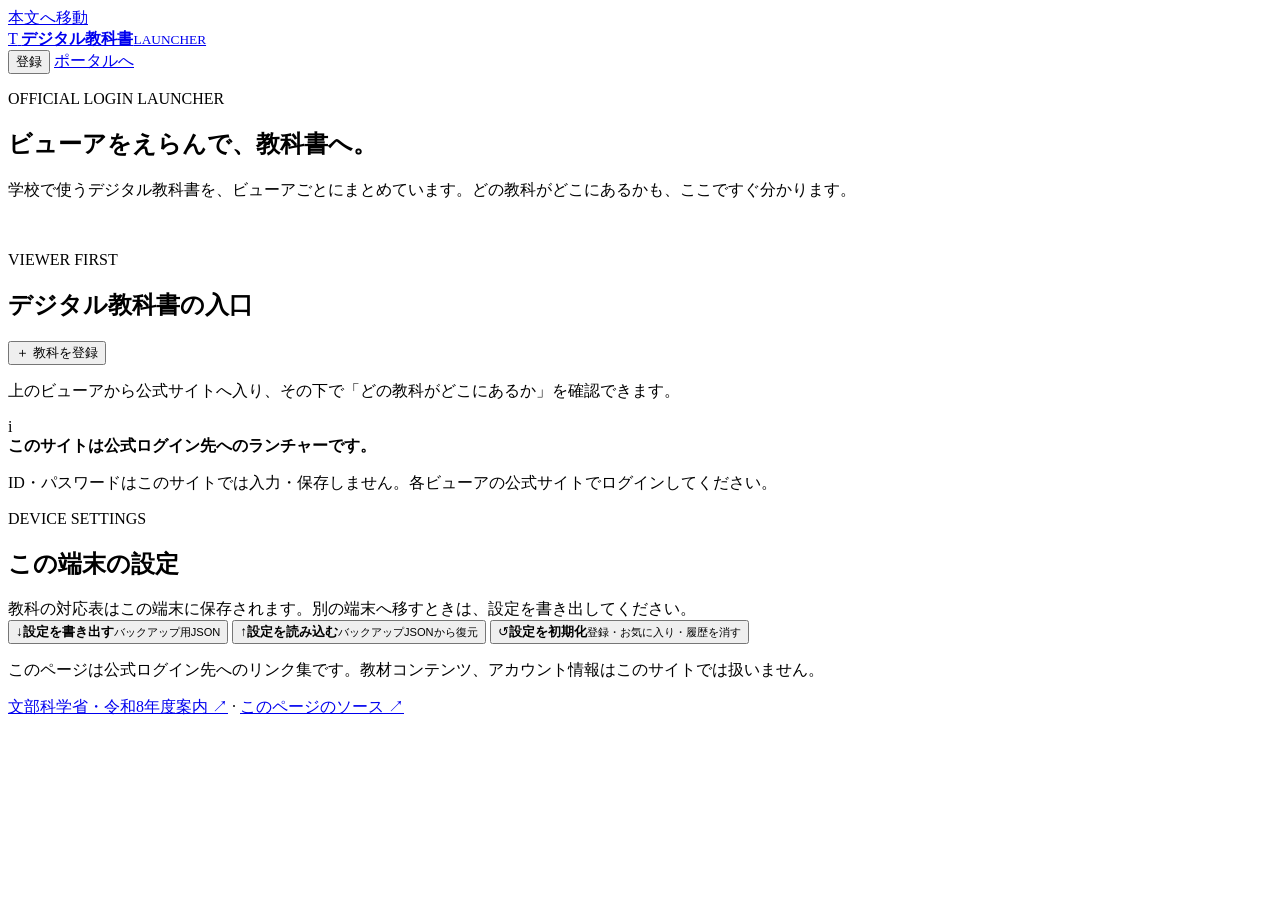
==== index.html @ 8a334f65 "Rename index.html 5.txt to index.html" ====
<!doctype html>
<html lang="ja">
<head>
  <meta charset="utf-8">
  <meta name="viewport" content="width=device-width,initial-scale=1,viewport-fit=cover">
  <meta name="theme-color" content="#17324d">
  <meta name="description" content="デジタル教科書の公式ログイン先を、ビューアごと・教科ごとに分かりやすく開くためのランチャー。">
  <link rel="manifest" href="./manifest.webmanifest">
  <link rel="apple-touch-icon" href="https://tt-sensei.github.io/edu-assets/assets/web/badges/common/mastery/badge.webp">
  <link rel="stylesheet" href="https://tt-sensei.github.io/edu-effects/css/edu-effects.css">
  <link rel="stylesheet" href="./style.css">
  <link rel="stylesheet" href="./digital-textbook-enhancements.css">
  <title>デジタル教科書ランチャー｜TT-sensei</title>
</head>
<body>
  <a class="skip-link" href="#main">本文へ移動</a>

  <header class="app-header">
    <div class="header-inner">
      <a class="brand" href="../" aria-label="TT-sensei 学びのポータルへ戻る">
        <span class="brand-mark" aria-hidden="true">T</span>
        <span><strong>デジタル教科書</strong><small>LAUNCHER</small></span>
      </a>
      <div class="header-actions">
        <button id="teacherModeButton" class="header-button" type="button" aria-pressed="false">登録</button>
        <a class="header-link" href="../">ポータルへ</a>
      </div>
    </div>
  </header>

  <main id="main" class="app-shell">
    <section class="hero-panel edu-card deco-minimal" aria-labelledby="pageTitle">
      <div class="hero-copy">
        <p class="eyebrow">OFFICIAL LOGIN LAUNCHER</p>
        <h1 id="pageTitle">ビューアをえらんで、教科書へ。</h1>
        <p class="lead">学校で使うデジタル教科書を、ビューアごとにまとめています。どの教科がどこにあるかも、ここですぐ分かります。</p>
      </div>
      <div class="hero-navi" aria-hidden="true">
        <img src="https://raw.githubusercontent.com/TT-sensei/navi-character-/main/assets/web/groups/learning/group-learning-pair-consulting.webp" alt="">
      </div>
    </section>

    <section aria-labelledby="viewerTitle">
      <div class="section-heading">
        <div>
          <p class="eyebrow">VIEWER FIRST</p>
          <h2 id="viewerTitle">デジタル教科書の入口</h2>
        </div>
        <button id="addLinkButton" class="primary-button teacher-only" type="button">＋ 教科を登録</button>
      </div>
      <p class="section-note">上のビューアから公式サイトへ入り、その下で「どの教科がどこにあるか」を確認できます。</p>

      <div id="viewerMap" class="viewer-map" aria-live="polite"></div>

      <div id="emptyState" class="empty-state edu-card" hidden>
        <div class="empty-icon" aria-hidden="true">＋</div>
        <strong>まだ教科が登録されていません。</strong>
        <p>「登録」から、使っている教科とビューアの組み合わせを登録してください。</p>
        <button id="emptyAddButton" class="primary-button teacher-only" type="button">教科を登録する</button>
      </div>
    </section>

    <section id="recentPanel" class="recent-panel" hidden aria-labelledby="recentTitle">
      <div class="subsection-heading">
        <div><span id="recentTitle">最近ひらいた教科</span><small>すぐに続きから</small></div>
        <small id="recentText"></small>
      </div>
      <div id="recentGrid" class="recent-grid"></div>
    </section>

    <section class="notice edu-status edu-status-info" aria-label="大切なお知らせ">
      <span class="notice-icon" aria-hidden="true">i</span>
      <div>
        <strong>このサイトは公式ログイン先へのランチャーです。</strong>
        <p>ID・パスワードはこのサイトでは入力・保存しません。各ビューアの公式サイトでログインしてください。</p>
      </div>
    </section>

    <section class="teacher-only teacher-panel edu-card" aria-labelledby="settingsTitle">
      <div class="section-heading compact">
        <div>
          <p class="eyebrow">DEVICE SETTINGS</p>
          <h2 id="settingsTitle">この端末の設定</h2>
        </div>
      </div>
      <div class="teacher-settings-copy">教科の対応表はこの端末に保存されます。別の端末へ移すときは、設定を書き出してください。</div>
      <div class="utility-grid">
        <button id="exportButton" class="utility-button" type="button"><span>↓</span><span><strong>設定を書き出す</strong><small>バックアップ用JSON</small></span></button>
        <button id="importButton" class="utility-button" type="button"><span>↑</span><span><strong>設定を読み込む</strong><small>バックアップJSONから復元</small></span></button>
        <button id="resetButton" class="utility-button danger" type="button"><span>↺</span><span><strong>設定を初期化</strong><small>登録・お気に入り・履歴を消す</small></span></button>
      </div>
      <input id="importFile" type="file" accept="application/json,.json" hidden>
    </section>

    <footer class="app-footer">
      <p>このページは公式ログイン先へのリンク集です。教材コンテンツ、アカウント情報はこのサイトでは扱いません。</p>
      <div class="footer-links">
        <a href="https://www.mext.go.jp/a_menu/shotou/kyoukasho/digital/data_00008.html" target="_blank" rel="noopener noreferrer">文部科学省・令和8年度案内 ↗</a>
        <span aria-hidden="true">·</span>
        <a href="https://github.com/TT-sensei/learning-portal/tree/main/digital-textbook" target="_blank" rel="noopener noreferrer">このページのソース ↗</a>
      </div>
    </footer>
  </main>

  <dialog id="linkDialog" class="dialog">
    <form id="linkForm" method="dialog" class="dialog-card">
      <div class="dialog-header">
        <div><p class="eyebrow">SUBJECT ENTRY</p><h2 id="dialogTitle">教科を登録</h2></div>
        <button id="closeDialogButton" class="icon-button" type="button" aria-label="閉じる">×</button>
      </div>
      <input id="editingId" type="hidden">
      <label class="field"><span>教科</span><select id="subjectInput" required><option value="">えらんでください</option><option>国語</option><option>算数</option><option>理科</option><option>社会</option><option>英語</option><option>音楽</option><option>図工</option><option>家庭</option><option>体育・保健</option><option>道徳</option><option>その他</option></select></label>
      <label class="field"><span>教科書会社 <small>（任意）</small></span><input id="publisherInput" type="text" maxlength="40" placeholder="例：光村図書"></label>
      <label class="field"><span>ビューア</span><select id="platformInput" required></select></label>
      <label class="field"><span>表示名 <small>（任意）</small></span><input id="labelInput" type="text" maxlength="40" placeholder="例：国語　光村図書"></label>
      <div id="customUrlWrap" class="field" hidden><span>ログインURL</span><input id="customUrlInput" type="url" inputmode="url" placeholder="https://..."></div>
      <label class="check-field"><input id="favoriteInput" type="checkbox"><span>この教科を上の方に表示</span></label>
      <p class="dialog-note">ログインURLは公式サイトへのリンクです。ID・パスワードは登録しないでください。</p>
      <div class="dialog-actions">
        <button id="deleteLinkButton" class="secondary-button danger teacher-only" type="button" hidden>削除</button>
        <span></span>
        <button id="cancelDialogButton" class="secondary-button" type="button">キャンセル</button>
        <button class="primary-button" type="submit">保存する</button>
      </div>
    </form>
  </dialog>

  <div id="toast" class="toast" role="status" aria-live="polite"></div>

  <script type="module" src="./app.js"></script>
  <script src="./digital-textbook-enhancements.js" defer></script>
  <script>
    if ('serviceWorker' in navigator) {
      window.addEventListener('load', () => navigator.serviceWorker.register('./sw.js').catch(() => {}));
    }
  </script>
</body>
</html>
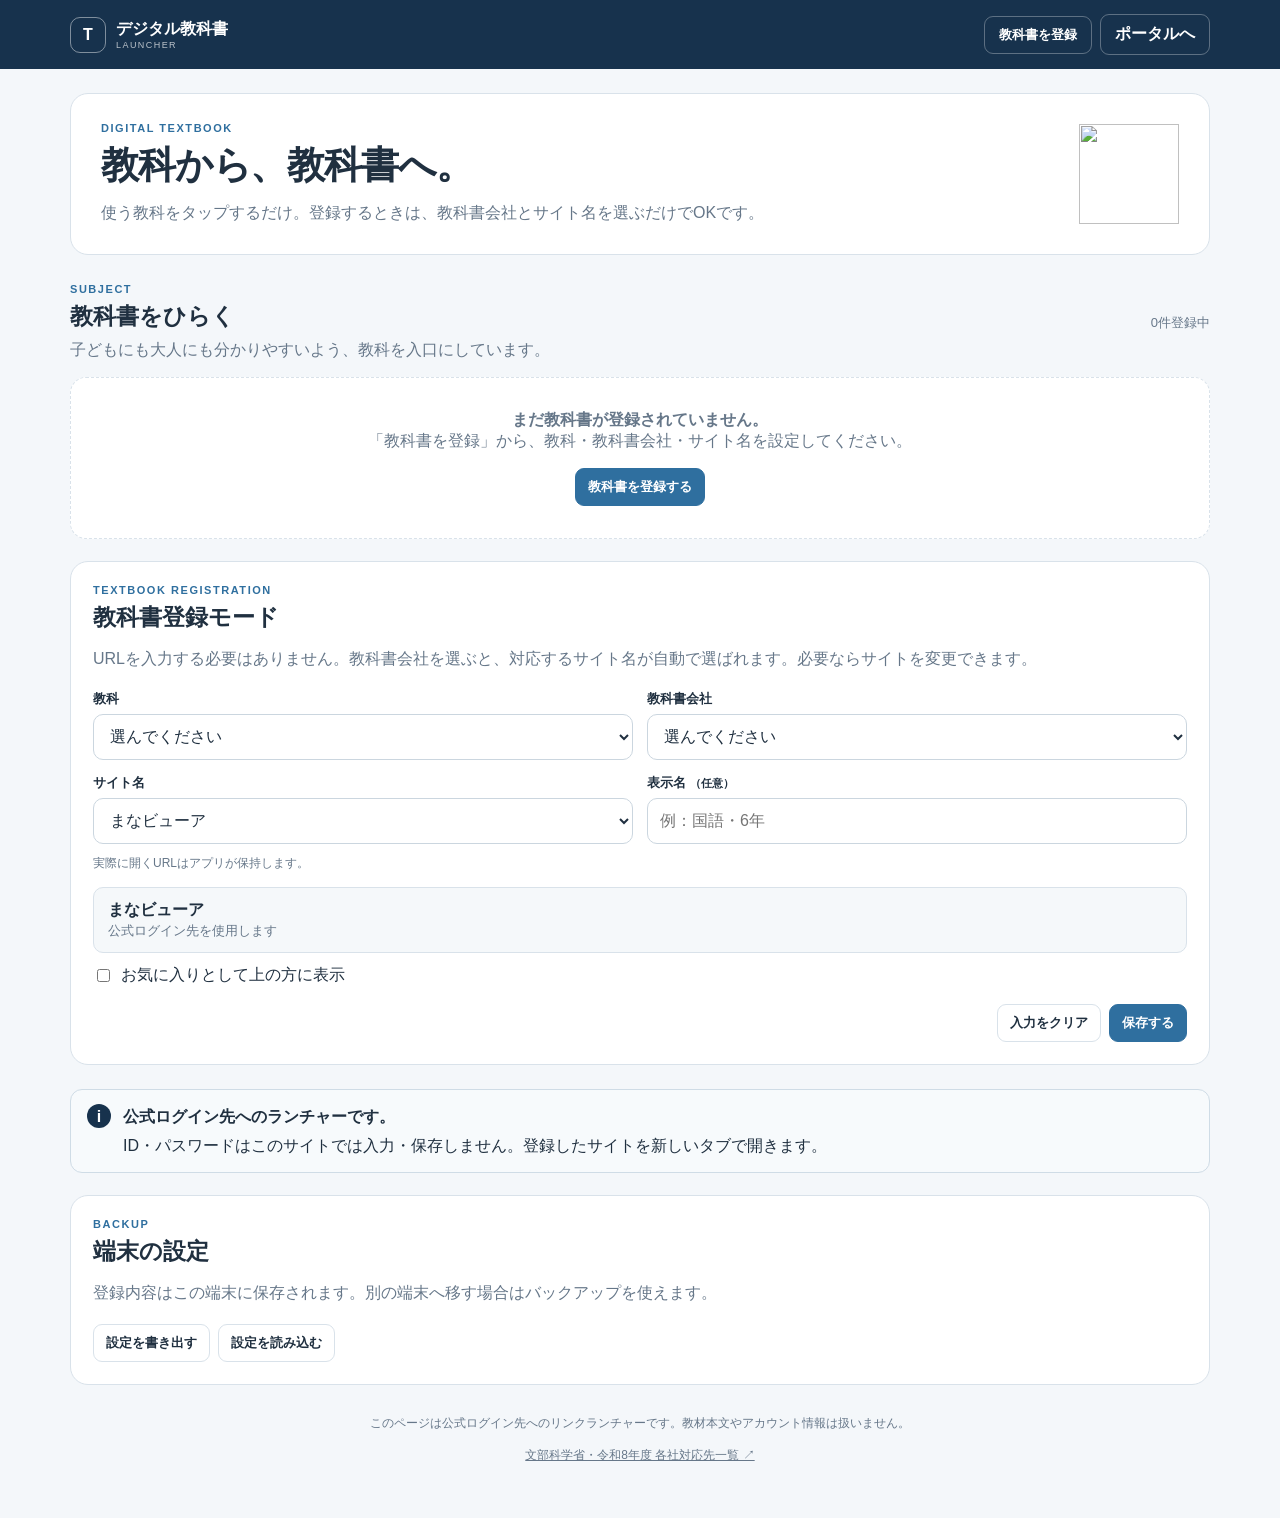
==== commit e1aed154: "Switch launcher to subject-first textbook registration mode" ====
--- a/index.html
+++ b/index.html
@@ -1,138 +1,34 @@
 <!doctype html>
 <html lang="ja">
 <head>
-  <meta charset="utf-8">
-  <meta name="viewport" content="width=device-width,initial-scale=1,viewport-fit=cover">
-  <meta name="theme-color" content="#17324d">
-  <meta name="description" content="デジタル教科書の公式ログイン先を、ビューアごと・教科ごとに分かりやすく開くためのランチャー。">
-  <link rel="manifest" href="./manifest.webmanifest">
-  <link rel="apple-touch-icon" href="https://tt-sensei.github.io/edu-assets/assets/web/badges/common/mastery/badge.webp">
-  <link rel="stylesheet" href="https://tt-sensei.github.io/edu-effects/css/edu-effects.css">
-  <link rel="stylesheet" href="./style.css">
-  <link rel="stylesheet" href="./digital-textbook-enhancements.css">
-  <title>デジタル教科書ランチャー｜TT-sensei</title>
+<meta charset="utf-8"><meta name="viewport" content="width=device-width,initial-scale=1,viewport-fit=cover">
+<meta name="theme-color" content="#17324d"><meta name="description" content="デジタル教科書を教科からすぐに開けるランチャー。">
+<link rel="manifest" href="./manifest.webmanifest"><link rel="stylesheet" href="https://tt-sensei.github.io/edu-effects/css/edu-effects.css"><link rel="stylesheet" href="./launcher-v2.css">
+<title>デジタル教科書ランチャー｜TT-sensei</title>
 </head>
 <body>
-  <a class="skip-link" href="#main">本文へ移動</a>
-
-  <header class="app-header">
-    <div class="header-inner">
-      <a class="brand" href="../" aria-label="TT-sensei 学びのポータルへ戻る">
-        <span class="brand-mark" aria-hidden="true">T</span>
-        <span><strong>デジタル教科書</strong><small>LAUNCHER</small></span>
-      </a>
-      <div class="header-actions">
-        <button id="teacherModeButton" class="header-button" type="button" aria-pressed="false">登録</button>
-        <a class="header-link" href="../">ポータルへ</a>
-      </div>
-    </div>
-  </header>
-
-  <main id="main" class="app-shell">
-    <section class="hero-panel edu-card deco-minimal" aria-labelledby="pageTitle">
-      <div class="hero-copy">
-        <p class="eyebrow">OFFICIAL LOGIN LAUNCHER</p>
-        <h1 id="pageTitle">ビューアをえらんで、教科書へ。</h1>
-        <p class="lead">学校で使うデジタル教科書を、ビューアごとにまとめています。どの教科がどこにあるかも、ここですぐ分かります。</p>
-      </div>
-      <div class="hero-navi" aria-hidden="true">
-        <img src="https://raw.githubusercontent.com/TT-sensei/navi-character-/main/assets/web/groups/learning/group-learning-pair-consulting.webp" alt="">
-      </div>
-    </section>
-
-    <section aria-labelledby="viewerTitle">
-      <div class="section-heading">
-        <div>
-          <p class="eyebrow">VIEWER FIRST</p>
-          <h2 id="viewerTitle">デジタル教科書の入口</h2>
-        </div>
-        <button id="addLinkButton" class="primary-button teacher-only" type="button">＋ 教科を登録</button>
-      </div>
-      <p class="section-note">上のビューアから公式サイトへ入り、その下で「どの教科がどこにあるか」を確認できます。</p>
-
-      <div id="viewerMap" class="viewer-map" aria-live="polite"></div>
-
-      <div id="emptyState" class="empty-state edu-card" hidden>
-        <div class="empty-icon" aria-hidden="true">＋</div>
-        <strong>まだ教科が登録されていません。</strong>
-        <p>「登録」から、使っている教科とビューアの組み合わせを登録してください。</p>
-        <button id="emptyAddButton" class="primary-button teacher-only" type="button">教科を登録する</button>
-      </div>
-    </section>
-
-    <section id="recentPanel" class="recent-panel" hidden aria-labelledby="recentTitle">
-      <div class="subsection-heading">
-        <div><span id="recentTitle">最近ひらいた教科</span><small>すぐに続きから</small></div>
-        <small id="recentText"></small>
-      </div>
-      <div id="recentGrid" class="recent-grid"></div>
-    </section>
-
-    <section class="notice edu-status edu-status-info" aria-label="大切なお知らせ">
-      <span class="notice-icon" aria-hidden="true">i</span>
-      <div>
-        <strong>このサイトは公式ログイン先へのランチャーです。</strong>
-        <p>ID・パスワードはこのサイトでは入力・保存しません。各ビューアの公式サイトでログインしてください。</p>
-      </div>
-    </section>
-
-    <section class="teacher-only teacher-panel edu-card" aria-labelledby="settingsTitle">
-      <div class="section-heading compact">
-        <div>
-          <p class="eyebrow">DEVICE SETTINGS</p>
-          <h2 id="settingsTitle">この端末の設定</h2>
-        </div>
-      </div>
-      <div class="teacher-settings-copy">教科の対応表はこの端末に保存されます。別の端末へ移すときは、設定を書き出してください。</div>
-      <div class="utility-grid">
-        <button id="exportButton" class="utility-button" type="button"><span>↓</span><span><strong>設定を書き出す</strong><small>バックアップ用JSON</small></span></button>
-        <button id="importButton" class="utility-button" type="button"><span>↑</span><span><strong>設定を読み込む</strong><small>バックアップJSONから復元</small></span></button>
-        <button id="resetButton" class="utility-button danger" type="button"><span>↺</span><span><strong>設定を初期化</strong><small>登録・お気に入り・履歴を消す</small></span></button>
-      </div>
-      <input id="importFile" type="file" accept="application/json,.json" hidden>
-    </section>
-
-    <footer class="app-footer">
-      <p>このページは公式ログイン先へのリンク集です。教材コンテンツ、アカウント情報はこのサイトでは扱いません。</p>
-      <div class="footer-links">
-        <a href="https://www.mext.go.jp/a_menu/shotou/kyoukasho/digital/data_00008.html" target="_blank" rel="noopener noreferrer">文部科学省・令和8年度案内 ↗</a>
-        <span aria-hidden="true">·</span>
-        <a href="https://github.com/TT-sensei/learning-portal/tree/main/digital-textbook" target="_blank" rel="noopener noreferrer">このページのソース ↗</a>
-      </div>
-    </footer>
-  </main>
-
-  <dialog id="linkDialog" class="dialog">
-    <form id="linkForm" method="dialog" class="dialog-card">
-      <div class="dialog-header">
-        <div><p class="eyebrow">SUBJECT ENTRY</p><h2 id="dialogTitle">教科を登録</h2></div>
-        <button id="closeDialogButton" class="icon-button" type="button" aria-label="閉じる">×</button>
-      </div>
-      <input id="editingId" type="hidden">
-      <label class="field"><span>教科</span><select id="subjectInput" required><option value="">えらんでください</option><option>国語</option><option>算数</option><option>理科</option><option>社会</option><option>英語</option><option>音楽</option><option>図工</option><option>家庭</option><option>体育・保健</option><option>道徳</option><option>その他</option></select></label>
-      <label class="field"><span>教科書会社 <small>（任意）</small></span><input id="publisherInput" type="text" maxlength="40" placeholder="例：光村図書"></label>
-      <label class="field"><span>ビューア</span><select id="platformInput" required></select></label>
-      <label class="field"><span>表示名 <small>（任意）</small></span><input id="labelInput" type="text" maxlength="40" placeholder="例：国語　光村図書"></label>
-      <div id="customUrlWrap" class="field" hidden><span>ログインURL</span><input id="customUrlInput" type="url" inputmode="url" placeholder="https://..."></div>
-      <label class="check-field"><input id="favoriteInput" type="checkbox"><span>この教科を上の方に表示</span></label>
-      <p class="dialog-note">ログインURLは公式サイトへのリンクです。ID・パスワードは登録しないでください。</p>
-      <div class="dialog-actions">
-        <button id="deleteLinkButton" class="secondary-button danger teacher-only" type="button" hidden>削除</button>
-        <span></span>
-        <button id="cancelDialogButton" class="secondary-button" type="button">キャンセル</button>
-        <button class="primary-button" type="submit">保存する</button>
-      </div>
-    </form>
-  </dialog>
-
-  <div id="toast" class="toast" role="status" aria-live="polite"></div>
-
-  <script type="module" src="./app.js"></script>
-  <script src="./digital-textbook-enhancements.js" defer></script>
-  <script>
-    if ('serviceWorker' in navigator) {
-      window.addEventListener('load', () => navigator.serviceWorker.register('./sw.js').catch(() => {}));
-    }
-  </script>
-</body>
-</html>
+<header class="app-header"><div class="header-inner">
+<a class="brand" href="../"><span class="brand-mark" aria-hidden="true">T</span><span><strong>デジタル教科書</strong><small>LAUNCHER</small></span></a>
+<div class="header-actions"><button id="registerButton" class="header-button" type="button">教科書を登録</button><a class="header-link" href="../">ポータルへ</a></div>
+</div></header>
+<main class="app-shell">
+<section class="hero-panel edu-card"><div><p class="eyebrow">DIGITAL TEXTBOOK</p><h1>教科から、教科書へ。</h1><p class="lead">使う教科をタップするだけ。登録するときは、教科書会社とサイト名を選ぶだけでOKです。</p></div><div class="hero-navi" aria-hidden="true"><img src="https://raw.githubusercontent.com/TT-sensei/navi-character-/main/assets/web/groups/learning/group-learning-pair-consulting.webp" alt=""></div></section>
+<section aria-labelledby="subjectTitle"><div class="section-heading"><div><p class="eyebrow">SUBJECT</p><h2 id="subjectTitle">教科書をひらく</h2></div><span id="bookCount" class="text-muted">0件登録中</span></div><p class="section-note">子どもにも大人にも分かりやすいよう、教科を入口にしています。</p><div id="subjectGrid" class="subject-grid"></div><div id="empty" class="empty hidden"><strong>まだ教科書が登録されていません。</strong><p>「教科書を登録」から、教科・教科書会社・サイト名を設定してください。</p><button class="primary-button" type="button" onclick="document.getElementById('registerButton').click()">教科書を登録する</button></div></section>
+<section id="recent" class="register-panel hidden" aria-labelledby="recentTitle"><div class="section-heading"><div><p class="eyebrow">RECENT</p><h2 id="recentTitle">最近ひらいた教科書</h2></div></div><div id="recentGrid" class="book-actions"></div></section>
+<section id="registerPanel" class="register-panel" aria-labelledby="registerTitle"><div class="section-heading"><div><p class="eyebrow">TEXTBOOK REGISTRATION</p><h2 id="registerTitle">教科書登録モード</h2></div></div><p class="register-note">URLを入力する必要はありません。教科書会社を選ぶと、対応するサイト名が自動で選ばれます。必要ならサイトを変更できます。</p>
+<form id="registerForm"><input id="editingId" type="hidden"><div class="register-grid">
+<label class="field"><span>教科</span><select id="subject" required><option value="">選んでください</option><option>国語</option><option>算数</option><option>理科</option><option>社会</option><option>英語</option><option>音楽</option><option>図工</option><option>家庭</option><option>体育・保健</option><option>道徳</option><option>その他</option></select></label>
+<label class="field"><span>教科書会社</span><select id="publisher" required></select></label>
+<label class="field"><span>サイト名</span><select id="site" required></select><small class="site-help">実際に開くURLはアプリが保持します。</small></label>
+<label class="field"><span>表示名 <small>（任意）</small></span><input id="label" maxlength="40" placeholder="例：国語・6年"></label>
+</div><div id="customUrlWrap" class="field hidden" style="margin-top:14px"><span>公式ログインURL</span><input id="customUrl" type="url" inputmode="url" placeholder="https://..."><small id="siteUrlHint" class="site-help"></small></div>
+<div class="site-preview" style="margin-top:14px"><strong id="siteName">まなビューア</strong><small id="siteUrlHint">公式ログイン先を使用します</small></div>
+<label class="check-field"><input id="favorite" type="checkbox"><span>お気に入りとして上の方に表示</span></label>
+<div class="register-actions"><button id="deleteButton" class="secondary-button danger hidden" type="button">削除</button><button id="cancelButton" class="secondary-button" type="button">入力をクリア</button><button class="primary-button" type="submit">保存する</button></div>
+</form></section>
+<section class="notice"><span class="notice-icon" aria-hidden="true">i</span><div><strong>公式ログイン先へのランチャーです。</strong><p style="margin:3px 0 0">ID・パスワードはこのサイトでは入力・保存しません。登録したサイトを新しいタブで開きます。</p></div></section>
+<section class="register-panel"><div class="section-heading"><div><p class="eyebrow">BACKUP</p><h2>端末の設定</h2></div></div><p class="register-note">登録内容はこの端末に保存されます。別の端末へ移す場合はバックアップを使えます。</p><div class="register-actions" style="justify-content:flex-start"><button id="exportButton" class="secondary-button" type="button">設定を書き出す</button><button id="importButton" class="secondary-button" type="button">設定を読み込む</button></div><input id="importFile" type="file" accept="application/json,.json" hidden></section>
+<footer class="app-footer"><p>このページは公式ログイン先へのリンクランチャーです。教材本文やアカウント情報は扱いません。</p><p><a href="https://www.mext.go.jp/a_menu/shotou/kyoukasho/digital/data_00008.html" target="_blank" rel="noopener noreferrer">文部科学省・令和8年度 各社対応先一覧 ↗</a></p></footer>
+</main><div id="toast" class="toast" role="status" aria-live="polite"></div>
+<script type="module" src="./launcher-v2.js"></script><script>if('serviceWorker'in navigator){window.addEventListener('load',()=>navigator.serviceWorker.register('./sw.js').catch(()=>{}))}</script>
+</body></html>
--- a/launcher-v2.css
+++ b/launcher-v2.css
@@ -0,0 +1 @@
+:root{--edu-navy:#17324d;--edu-blue:#2f6f9f;--edu-bg:#f4f7fa;--edu-card:#fff;--edu-line:#d9e2ea;--edu-text:#203040;--edu-muted:#667789;--edu-accent:#2f6f9f}*{box-sizing:border-box}html{background:var(--edu-bg)}body{margin:0;background:var(--edu-bg);color:var(--edu-text);font-family:-apple-system,BlinkMacSystemFont,"Noto Sans JP","Yu Gothic",sans-serif}.app-header{background:var(--edu-navy);color:#fff}.header-inner{max-width:1180px;margin:auto;padding:14px 20px;display:flex;align-items:center;justify-content:space-between;gap:16px}.brand{display:flex;align-items:center;gap:10px;color:#fff;text-decoration:none}.brand-mark{width:36px;height:36px;border:1px solid rgba(255,255,255,.45);border-radius:10px;display:grid;place-items:center;font-weight:800}.brand strong{display:block;font-size:16px}.brand small{display:block;font-size:9px;letter-spacing:.16em;opacity:.7}.header-actions{display:flex;gap:8px;align-items:center}.header-button,.header-link{border:1px solid rgba(255,255,255,.3);background:transparent;color:#fff;border-radius:9px;padding:9px 14px;text-decoration:none;font-weight:700;cursor:pointer}.header-button.active{background:#fff;color:var(--edu-navy)}.app-shell{max-width:1180px;margin:auto;padding:24px 20px 40px}.hero-panel{display:flex;justify-content:space-between;align-items:center;gap:30px;padding:28px 30px;margin-bottom:28px;background:#fff;border:1px solid var(--edu-line);border-radius:18px}.eyebrow{margin:0 0 6px;font-size:11px;letter-spacing:.14em;font-weight:800;color:var(--edu-blue)}h1,h2,h3,p{margin-top:0}.hero-panel h1{margin-bottom:8px;font-size:clamp(24px,4vw,38px);letter-spacing:-.03em}.lead{margin:0;color:var(--edu-muted);line-height:1.7}.hero-navi img{display:block;width:100px;height:100px;object-fit:contain}.section-heading{display:flex;justify-content:space-between;align-items:end;gap:16px;margin-bottom:8px}.section-heading h2{margin:0;font-size:23px}.section-note{color:var(--edu-muted);margin:0 0 16px}.subject-grid{display:grid;grid-template-columns:repeat(3,minmax(0,1fr));gap:14px}.subject-card{background:#fff;border:1px solid var(--edu-line);border-radius:16px;padding:18px;min-height:140px}.subject-card h3{margin:0 0 12px;font-size:19px}.text-muted{color:var(--edu-muted);font-size:13px}.textbook-row{display:flex;align-items:center;justify-content:space-between;gap:12px;padding:11px 0;border-top:1px solid #edf1f4}.textbook-row:first-of-type{border-top:0}.book-info{min-width:0}.book-info strong{display:block;font-size:15px;white-space:nowrap;overflow:hidden;text-overflow:ellipsis}.book-info small{display:block;color:var(--edu-muted);margin-top:3px}.book-actions{display:flex;gap:6px;align-items:center}.open-button,.secondary-button,.primary-button,.small-button{border-radius:9px;padding:9px 12px;font-weight:700;cursor:pointer}.open-button,.primary-button{border:1px solid var(--edu-blue);background:var(--edu-blue);color:#fff}.secondary-button,.small-button{border:1px solid var(--edu-line);background:#fff;color:var(--edu-text)}.star-button{border:0;background:transparent;font-size:20px;cursor:pointer;color:#8795a3}.star-button.active{color:#c48700}.register-panel{margin-top:22px;background:#fff;border:1px solid var(--edu-line);border-radius:18px;padding:22px}.register-panel h2{margin-bottom:5px}.register-note{color:var(--edu-muted);margin-bottom:18px;line-height:1.6}.register-grid{display:grid;grid-template-columns:1fr 1fr;gap:14px}.field{display:flex;flex-direction:column;gap:6px}.field span{font-weight:700;font-size:13px}.field input,.field select{width:100%;min-height:46px;border:1px solid #cbd6df;border-radius:10px;background:#fff;padding:0 12px;font:inherit;color:var(--edu-text)}.site-preview{padding:12px 14px;background:#f5f8fa;border-radius:10px;border:1px solid var(--edu-line)}.site-preview strong{display:block}.site-preview small{color:var(--edu-muted)}.register-actions{display:flex;justify-content:flex-end;gap:8px;margin-top:18px}.empty{padding:32px;text-align:center;color:var(--edu-muted);background:#fff;border:1px dashed var(--edu-line);border-radius:16px}.notice{margin-top:24px;padding:14px 16px;border:1px solid #cfdce6;background:#f7fafc;border-radius:12px;display:flex;gap:12px;line-height:1.6}.notice-icon{width:24px;height:24px;border-radius:50%;background:var(--edu-navy);color:#fff;display:grid;place-items:center;font-weight:800;flex:none}.app-footer{margin-top:28px;text-align:center;color:var(--edu-muted);font-size:12px;line-height:1.7}.app-footer a{color:inherit}.toast{position:fixed;left:50%;bottom:20px;transform:translateX(-50%) translateY(20px);opacity:0;pointer-events:none;background:var(--edu-navy);color:#fff;padding:11px 16px;border-radius:10px;transition:.2s;z-index:30}.toast.show{opacity:1;transform:translateX(-50%)}.hidden{display:none!important}.dialog{border:0;border-radius:18px;padding:0;width:min(560px,calc(100vw - 28px));box-shadow:0 20px 70px rgba(20,40,60,.25)}.dialog::backdrop{background:rgba(10,25,40,.45)}.dialog-card{padding:24px}.dialog-card h2{margin:0}.dialog-head{display:flex;justify-content:space-between;align-items:start;margin-bottom:20px}.icon-button{border:0;background:transparent;font-size:28px;cursor:pointer}.dialog-grid{display:grid;gap:14px}.check-field{display:flex;align-items:center;gap:8px;margin-top:12px}.dialog-actions{display:flex;justify-content:flex-end;gap:8px;margin-top:20px}.danger{color:#a43b3b}.site-help{font-size:12px;color:var(--edu-muted);line-height:1.6;margin:4px 0 0}@media(max-width:800px){.subject-grid{grid-template-columns:repeat(2,minmax(0,1fr))}.hero-panel{padding:22px}.register-grid{grid-template-columns:1fr}}@media(max-width:560px){.app-shell{padding:14px 12px 28px}.header-inner{padding:11px 12px}.header-link{display:none}.hero-panel{margin-bottom:20px}.hero-navi{display:none}.subject-grid{grid-template-columns:1fr}.subject-card{min-height:0}.textbook-row{align-items:flex-start}.book-actions{flex:none}.register-panel{padding:17px}.section-heading{align-items:flex-start;flex-direction:column}.open-button{padding:9px 10px}}
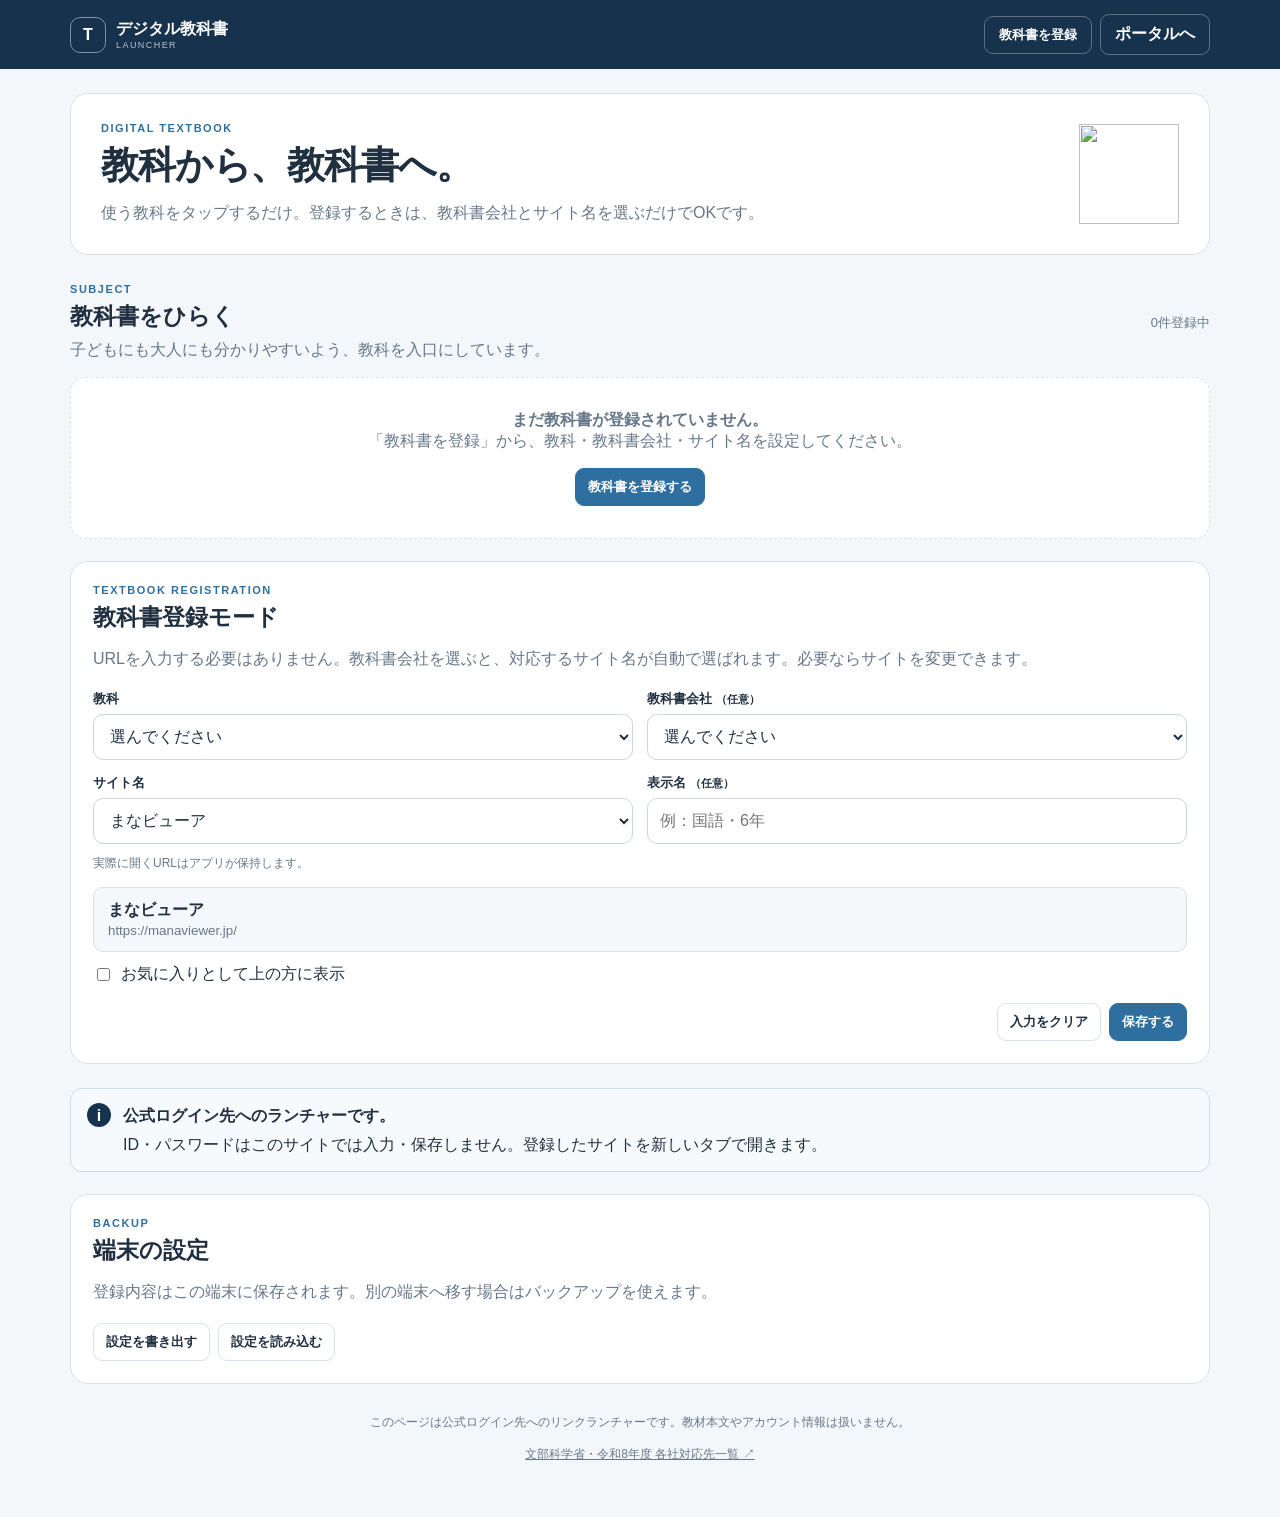
==== commit a60f24b4: "Fix registration form fields and preview identifiers" ====
--- a/index.html
+++ b/index.html
@@ -1,34 +1,11 @@
-<!doctype html>
-<html lang="ja">
-<head>
-<meta charset="utf-8"><meta name="viewport" content="width=device-width,initial-scale=1,viewport-fit=cover">
-<meta name="theme-color" content="#17324d"><meta name="description" content="デジタル教科書を教科からすぐに開けるランチャー。">
-<link rel="manifest" href="./manifest.webmanifest"><link rel="stylesheet" href="https://tt-sensei.github.io/edu-effects/css/edu-effects.css"><link rel="stylesheet" href="./launcher-v2.css">
-<title>デジタル教科書ランチャー｜TT-sensei</title>
-</head>
-<body>
-<header class="app-header"><div class="header-inner">
-<a class="brand" href="../"><span class="brand-mark" aria-hidden="true">T</span><span><strong>デジタル教科書</strong><small>LAUNCHER</small></span></a>
-<div class="header-actions"><button id="registerButton" class="header-button" type="button">教科書を登録</button><a class="header-link" href="../">ポータルへ</a></div>
-</div></header>
-<main class="app-shell">
-<section class="hero-panel edu-card"><div><p class="eyebrow">DIGITAL TEXTBOOK</p><h1>教科から、教科書へ。</h1><p class="lead">使う教科をタップするだけ。登録するときは、教科書会社とサイト名を選ぶだけでOKです。</p></div><div class="hero-navi" aria-hidden="true"><img src="https://raw.githubusercontent.com/TT-sensei/navi-character-/main/assets/web/groups/learning/group-learning-pair-consulting.webp" alt=""></div></section>
+<!doctype html><html lang="ja"><head><meta charset="utf-8"><meta name="viewport" content="width=device-width,initial-scale=1,viewport-fit=cover"><meta name="theme-color" content="#17324d"><meta name="description" content="デジタル教科書を教科からすぐに開けるランチャー。"><link rel="manifest" href="./manifest.webmanifest"><link rel="stylesheet" href="https://tt-sensei.github.io/edu-effects/css/edu-effects.css"><link rel="stylesheet" href="./launcher-v2.css"><title>デジタル教科書ランチャー｜TT-sensei</title></head><body>
+<header class="app-header"><div class="header-inner"><a class="brand" href="../"><span class="brand-mark" aria-hidden="true">T</span><span><strong>デジタル教科書</strong><small>LAUNCHER</small></span></a><div class="header-actions"><button id="registerButton" class="header-button" type="button">教科書を登録</button><a class="header-link" href="../">ポータルへ</a></div></div></header>
+<main class="app-shell"><section class="hero-panel edu-card"><div><p class="eyebrow">DIGITAL TEXTBOOK</p><h1>教科から、教科書へ。</h1><p class="lead">使う教科をタップするだけ。登録するときは、教科書会社とサイト名を選ぶだけでOKです。</p></div><div class="hero-navi" aria-hidden="true"><img src="https://raw.githubusercontent.com/TT-sensei/navi-character-/main/assets/web/groups/learning/group-learning-pair-consulting.webp" alt=""></div></section>
 <section aria-labelledby="subjectTitle"><div class="section-heading"><div><p class="eyebrow">SUBJECT</p><h2 id="subjectTitle">教科書をひらく</h2></div><span id="bookCount" class="text-muted">0件登録中</span></div><p class="section-note">子どもにも大人にも分かりやすいよう、教科を入口にしています。</p><div id="subjectGrid" class="subject-grid"></div><div id="empty" class="empty hidden"><strong>まだ教科書が登録されていません。</strong><p>「教科書を登録」から、教科・教科書会社・サイト名を設定してください。</p><button class="primary-button" type="button" onclick="document.getElementById('registerButton').click()">教科書を登録する</button></div></section>
 <section id="recent" class="register-panel hidden" aria-labelledby="recentTitle"><div class="section-heading"><div><p class="eyebrow">RECENT</p><h2 id="recentTitle">最近ひらいた教科書</h2></div></div><div id="recentGrid" class="book-actions"></div></section>
 <section id="registerPanel" class="register-panel" aria-labelledby="registerTitle"><div class="section-heading"><div><p class="eyebrow">TEXTBOOK REGISTRATION</p><h2 id="registerTitle">教科書登録モード</h2></div></div><p class="register-note">URLを入力する必要はありません。教科書会社を選ぶと、対応するサイト名が自動で選ばれます。必要ならサイトを変更できます。</p>
-<form id="registerForm"><input id="editingId" type="hidden"><div class="register-grid">
-<label class="field"><span>教科</span><select id="subject" required><option value="">選んでください</option><option>国語</option><option>算数</option><option>理科</option><option>社会</option><option>英語</option><option>音楽</option><option>図工</option><option>家庭</option><option>体育・保健</option><option>道徳</option><option>その他</option></select></label>
-<label class="field"><span>教科書会社</span><select id="publisher" required></select></label>
-<label class="field"><span>サイト名</span><select id="site" required></select><small class="site-help">実際に開くURLはアプリが保持します。</small></label>
-<label class="field"><span>表示名 <small>（任意）</small></span><input id="label" maxlength="40" placeholder="例：国語・6年"></label>
-</div><div id="customUrlWrap" class="field hidden" style="margin-top:14px"><span>公式ログインURL</span><input id="customUrl" type="url" inputmode="url" placeholder="https://..."><small id="siteUrlHint" class="site-help"></small></div>
-<div class="site-preview" style="margin-top:14px"><strong id="siteName">まなビューア</strong><small id="siteUrlHint">公式ログイン先を使用します</small></div>
-<label class="check-field"><input id="favorite" type="checkbox"><span>お気に入りとして上の方に表示</span></label>
-<div class="register-actions"><button id="deleteButton" class="secondary-button danger hidden" type="button">削除</button><button id="cancelButton" class="secondary-button" type="button">入力をクリア</button><button class="primary-button" type="submit">保存する</button></div>
-</form></section>
+<form id="registerForm"><input id="editingId" type="hidden"><div class="register-grid"><label class="field"><span>教科</span><select id="subject" required><option value="">選んでください</option><option>国語</option><option>算数</option><option>理科</option><option>社会</option><option>英語</option><option>音楽</option><option>図工</option><option>家庭</option><option>体育・保健</option><option>道徳</option><option>その他</option></select></label><label class="field"><span>教科書会社 <small>（任意）</small></span><select id="publisher"></select></label><label class="field"><span>サイト名</span><select id="site" required></select><small class="site-help">実際に開くURLはアプリが保持します。</small></label><label class="field"><span>表示名 <small>（任意）</small></span><input id="label" maxlength="40" placeholder="例：国語・6年"></label></div>
+<div id="customUrlWrap" class="field hidden" style="margin-top:14px"><span>公式ログインURL</span><input id="customUrl" type="url" inputmode="url" placeholder="https://..."><small id="customUrlHint" class="site-help"></small></div><div class="site-preview" style="margin-top:14px"><strong id="siteName">まなビューア</strong><small id="siteUrlHint">公式ログイン先を使用します</small></div><label class="check-field"><input id="favorite" type="checkbox"><span>お気に入りとして上の方に表示</span></label><div class="register-actions"><button id="deleteButton" class="secondary-button danger hidden" type="button">削除</button><button id="cancelButton" class="secondary-button" type="button">入力をクリア</button><button class="primary-button" type="submit">保存する</button></div></form></section>
 <section class="notice"><span class="notice-icon" aria-hidden="true">i</span><div><strong>公式ログイン先へのランチャーです。</strong><p style="margin:3px 0 0">ID・パスワードはこのサイトでは入力・保存しません。登録したサイトを新しいタブで開きます。</p></div></section>
 <section class="register-panel"><div class="section-heading"><div><p class="eyebrow">BACKUP</p><h2>端末の設定</h2></div></div><p class="register-note">登録内容はこの端末に保存されます。別の端末へ移す場合はバックアップを使えます。</p><div class="register-actions" style="justify-content:flex-start"><button id="exportButton" class="secondary-button" type="button">設定を書き出す</button><button id="importButton" class="secondary-button" type="button">設定を読み込む</button></div><input id="importFile" type="file" accept="application/json,.json" hidden></section>
-<footer class="app-footer"><p>このページは公式ログイン先へのリンクランチャーです。教材本文やアカウント情報は扱いません。</p><p><a href="https://www.mext.go.jp/a_menu/shotou/kyoukasho/digital/data_00008.html" target="_blank" rel="noopener noreferrer">文部科学省・令和8年度 各社対応先一覧 ↗</a></p></footer>
-</main><div id="toast" class="toast" role="status" aria-live="polite"></div>
-<script type="module" src="./launcher-v2.js"></script><script>if('serviceWorker'in navigator){window.addEventListener('load',()=>navigator.serviceWorker.register('./sw.js').catch(()=>{}))}</script>
-</body></html>
+<footer class="app-footer"><p>このページは公式ログイン先へのリンクランチャーです。教材本文やアカウント情報は扱いません。</p><p><a href="https://www.mext.go.jp/a_menu/shotou/kyoukasho/digital/data_00008.html" target="_blank" rel="noopener noreferrer">文部科学省・令和8年度 各社対応先一覧 ↗</a></p></footer></main><div id="toast" class="toast" role="status" aria-live="polite"></div><script type="module" src="./launcher-v2.js"></script><script>if('serviceWorker'in navigator){window.addEventListener('load',()=>navigator.serviceWorker.register('./sw.js').catch(()=>{}))}</script></body></html>
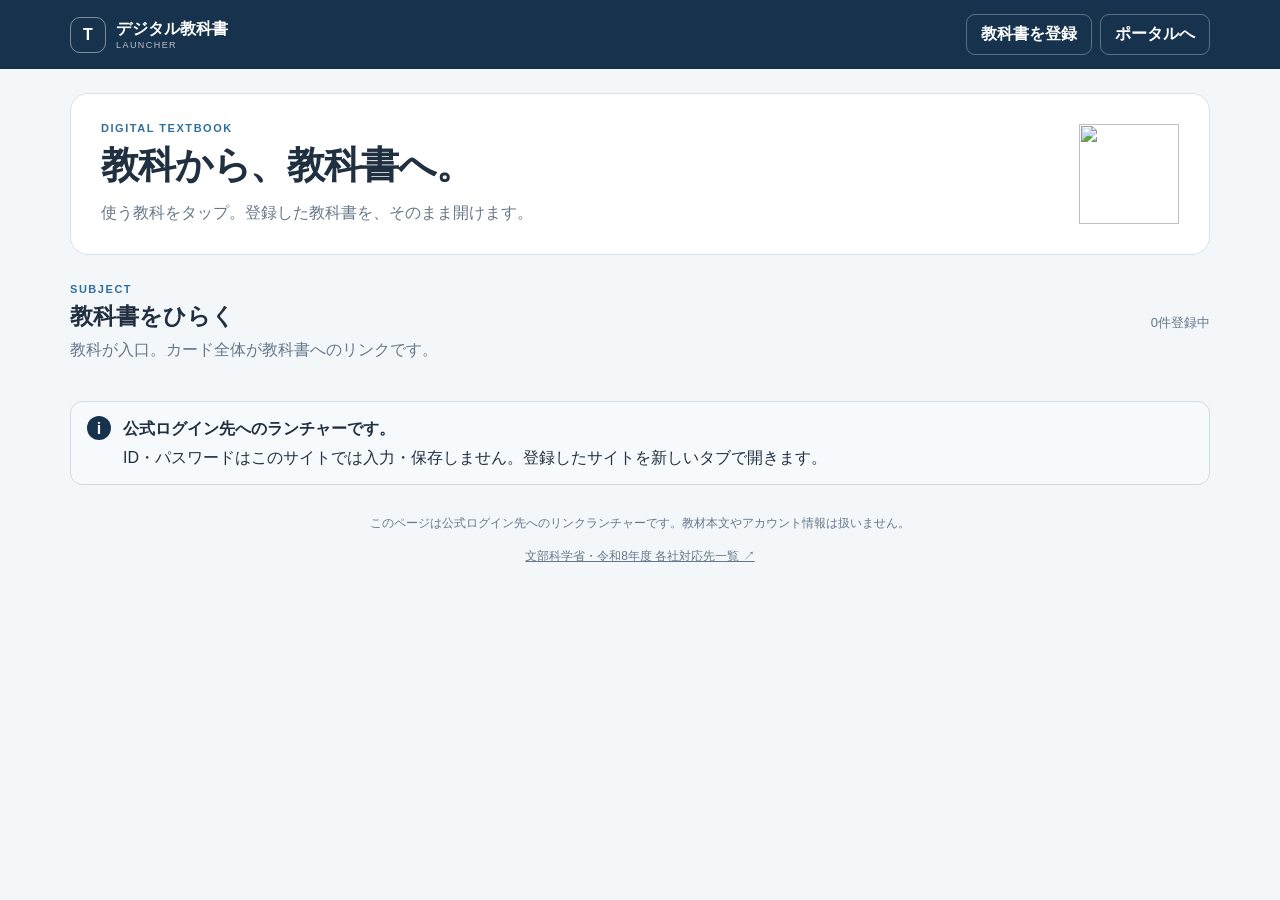
==== commit 050cfa3a: "入口ページをシンプル化し、教科カード全体をリンク化" ====
--- a/index.html
+++ b/index.html
@@ -1,11 +1,7 @@
-<!doctype html><html lang="ja"><head><meta charset="utf-8"><meta name="viewport" content="width=device-width,initial-scale=1,viewport-fit=cover"><meta name="theme-color" content="#17324d"><meta name="description" content="デジタル教科書を教科からすぐに開けるランチャー。"><link rel="manifest" href="./manifest.webmanifest"><link rel="stylesheet" href="https://tt-sensei.github.io/edu-effects/css/edu-effects.css"><link rel="stylesheet" href="./launcher-v2.css"><title>デジタル教科書ランチャー｜TT-sensei</title></head><body>
-<header class="app-header"><div class="header-inner"><a class="brand" href="../"><span class="brand-mark" aria-hidden="true">T</span><span><strong>デジタル教科書</strong><small>LAUNCHER</small></span></a><div class="header-actions"><button id="registerButton" class="header-button" type="button">教科書を登録</button><a class="header-link" href="../">ポータルへ</a></div></div></header>
-<main class="app-shell"><section class="hero-panel edu-card"><div><p class="eyebrow">DIGITAL TEXTBOOK</p><h1>教科から、教科書へ。</h1><p class="lead">使う教科をタップするだけ。登録するときは、教科書会社とサイト名を選ぶだけでOKです。</p></div><div class="hero-navi" aria-hidden="true"><img src="https://raw.githubusercontent.com/TT-sensei/navi-character-/main/assets/web/groups/learning/group-learning-pair-consulting.webp" alt=""></div></section>
-<section aria-labelledby="subjectTitle"><div class="section-heading"><div><p class="eyebrow">SUBJECT</p><h2 id="subjectTitle">教科書をひらく</h2></div><span id="bookCount" class="text-muted">0件登録中</span></div><p class="section-note">子どもにも大人にも分かりやすいよう、教科を入口にしています。</p><div id="subjectGrid" class="subject-grid"></div><div id="empty" class="empty hidden"><strong>まだ教科書が登録されていません。</strong><p>「教科書を登録」から、教科・教科書会社・サイト名を設定してください。</p><button class="primary-button" type="button" onclick="document.getElementById('registerButton').click()">教科書を登録する</button></div></section>
+<!doctype html><html lang="ja"><head><meta charset="utf-8"><meta name="viewport" content="width=device-width,initial-scale=1,viewport-fit=cover"><meta name="theme-color" content="#17324d"><meta name="description" content="デジタル教科書を教科からすぐに開けるランチャー。"><link rel="manifest" href="./manifest.webmanifest"><link rel="stylesheet" href="https://tt-sensei.github.io/edu-effects/css/edu-effects.css"><link rel="stylesheet" href="./launcher-v2.css"><title>デジタル教科書｜TT-sensei</title></head><body>
+<header class="app-header"><div class="header-inner"><a class="brand" href="./"><span class="brand-mark" aria-hidden="true">T</span><span><strong>デジタル教科書</strong><small>LAUNCHER</small></span></a><div class="header-actions"><a class="header-button" href="./register.html">教科書を登録</a><a class="header-link" href="../">ポータルへ</a></div></div></header>
+<main class="app-shell"><section class="hero-panel edu-card"><div><p class="eyebrow">DIGITAL TEXTBOOK</p><h1>教科から、教科書へ。</h1><p class="lead">使う教科をタップ。登録した教科書を、そのまま開けます。</p></div><div class="hero-navi" aria-hidden="true"><img src="https://raw.githubusercontent.com/TT-sensei/navi-character-/main/assets/web/groups/learning/group-learning-pair-consulting.webp" alt=""></div></section>
+<section aria-labelledby="subjectTitle"><div class="section-heading"><div><p class="eyebrow">SUBJECT</p><h2 id="subjectTitle">教科書をひらく</h2></div><span id="bookCount" class="text-muted">0件登録中</span></div><p class="section-note">教科が入口。カード全体が教科書へのリンクです。</p><div id="subjectGrid" class="subject-grid"></div><div id="empty" class="empty hidden"><strong>まだ教科書が登録されていません。</strong><p>「教科書を登録」から、教科・教科書会社・サイト名を設定してください。</p><a class="primary-button inline-button" href="./register.html">教科書を登録する</a></div></section>
 <section id="recent" class="register-panel hidden" aria-labelledby="recentTitle"><div class="section-heading"><div><p class="eyebrow">RECENT</p><h2 id="recentTitle">最近ひらいた教科書</h2></div></div><div id="recentGrid" class="book-actions"></div></section>
-<section id="registerPanel" class="register-panel" aria-labelledby="registerTitle"><div class="section-heading"><div><p class="eyebrow">TEXTBOOK REGISTRATION</p><h2 id="registerTitle">教科書登録モード</h2></div></div><p class="register-note">URLを入力する必要はありません。教科書会社を選ぶと、対応するサイト名が自動で選ばれます。必要ならサイトを変更できます。</p>
-<form id="registerForm"><input id="editingId" type="hidden"><div class="register-grid"><label class="field"><span>教科</span><select id="subject" required><option value="">選んでください</option><option>国語</option><option>算数</option><option>理科</option><option>社会</option><option>英語</option><option>音楽</option><option>図工</option><option>家庭</option><option>体育・保健</option><option>道徳</option><option>その他</option></select></label><label class="field"><span>教科書会社 <small>（任意）</small></span><select id="publisher"></select></label><label class="field"><span>サイト名</span><select id="site" required></select><small class="site-help">実際に開くURLはアプリが保持します。</small></label><label class="field"><span>表示名 <small>（任意）</small></span><input id="label" maxlength="40" placeholder="例：国語・6年"></label></div>
-<div id="customUrlWrap" class="field hidden" style="margin-top:14px"><span>公式ログインURL</span><input id="customUrl" type="url" inputmode="url" placeholder="https://..."><small id="customUrlHint" class="site-help"></small></div><div class="site-preview" style="margin-top:14px"><strong id="siteName">まなビューア</strong><small id="siteUrlHint">公式ログイン先を使用します</small></div><label class="check-field"><input id="favorite" type="checkbox"><span>お気に入りとして上の方に表示</span></label><div class="register-actions"><button id="deleteButton" class="secondary-button danger hidden" type="button">削除</button><button id="cancelButton" class="secondary-button" type="button">入力をクリア</button><button class="primary-button" type="submit">保存する</button></div></form></section>
 <section class="notice"><span class="notice-icon" aria-hidden="true">i</span><div><strong>公式ログイン先へのランチャーです。</strong><p style="margin:3px 0 0">ID・パスワードはこのサイトでは入力・保存しません。登録したサイトを新しいタブで開きます。</p></div></section>
-<section class="register-panel"><div class="section-heading"><div><p class="eyebrow">BACKUP</p><h2>端末の設定</h2></div></div><p class="register-note">登録内容はこの端末に保存されます。別の端末へ移す場合はバックアップを使えます。</p><div class="register-actions" style="justify-content:flex-start"><button id="exportButton" class="secondary-button" type="button">設定を書き出す</button><button id="importButton" class="secondary-button" type="button">設定を読み込む</button></div><input id="importFile" type="file" accept="application/json,.json" hidden></section>
 <footer class="app-footer"><p>このページは公式ログイン先へのリンクランチャーです。教材本文やアカウント情報は扱いません。</p><p><a href="https://www.mext.go.jp/a_menu/shotou/kyoukasho/digital/data_00008.html" target="_blank" rel="noopener noreferrer">文部科学省・令和8年度 各社対応先一覧 ↗</a></p></footer></main><div id="toast" class="toast" role="status" aria-live="polite"></div><script type="module" src="./launcher-v2.js"></script><script>if('serviceWorker'in navigator){window.addEventListener('load',()=>navigator.serviceWorker.register('./sw.js').catch(()=>{}))}</script></body></html>
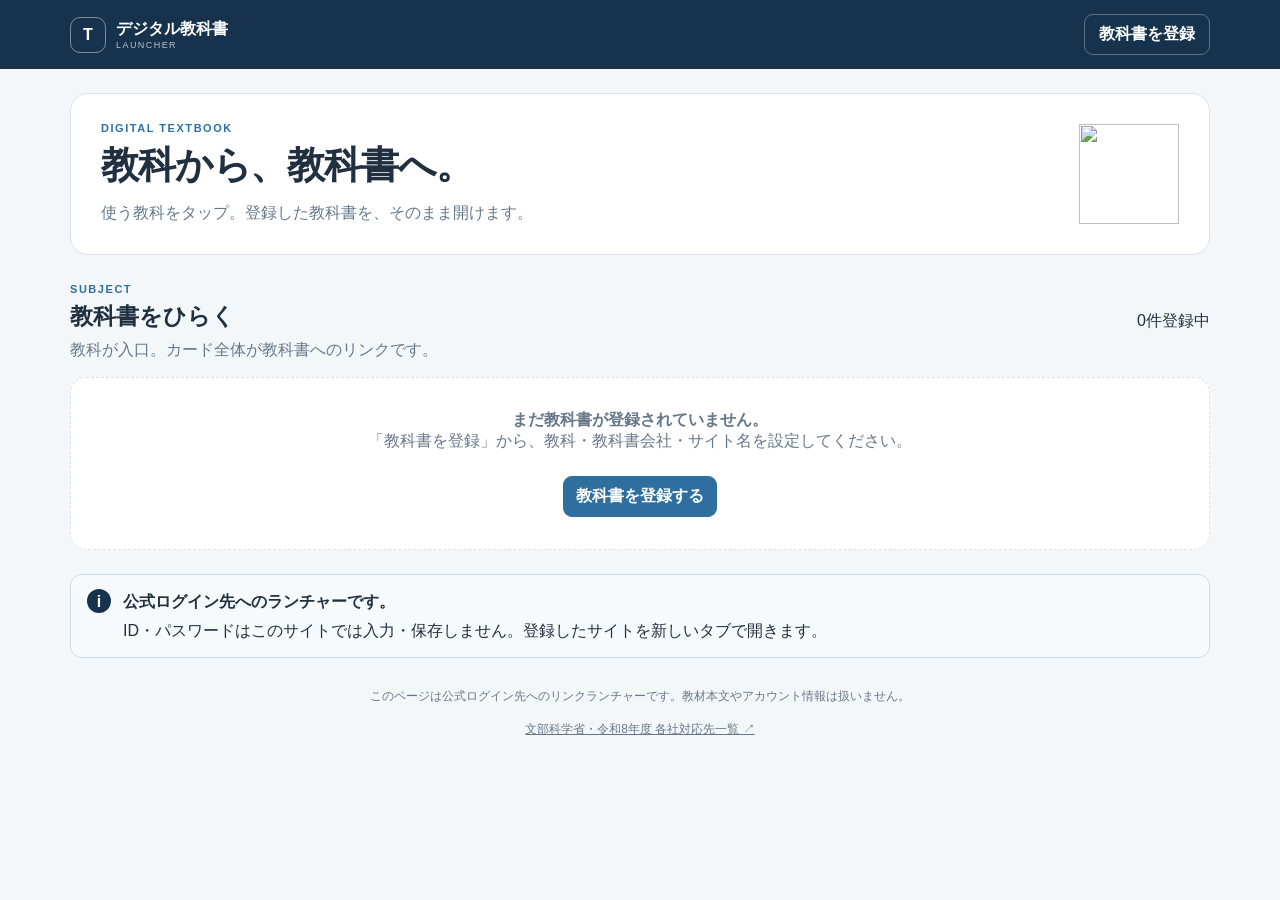
==== commit 227a8508: "ポータルへのリンクを削除" ====
--- a/index.html
+++ b/index.html
@@ -1,5 +1,5 @@
 <!doctype html><html lang="ja"><head><meta charset="utf-8"><meta name="viewport" content="width=device-width,initial-scale=1,viewport-fit=cover"><meta name="theme-color" content="#17324d"><meta name="description" content="デジタル教科書を教科からすぐに開けるランチャー。"><link rel="manifest" href="./manifest.webmanifest"><link rel="stylesheet" href="https://tt-sensei.github.io/edu-effects/css/edu-effects.css"><link rel="stylesheet" href="./launcher-v2.css"><title>デジタル教科書｜TT-sensei</title></head><body>
-<header class="app-header"><div class="header-inner"><a class="brand" href="./"><span class="brand-mark" aria-hidden="true">T</span><span><strong>デジタル教科書</strong><small>LAUNCHER</small></span></a><div class="header-actions"><a class="header-button" href="./register.html">教科書を登録</a><a class="header-link" href="../">ポータルへ</a></div></div></header>
+<header class="app-header"><div class="header-inner"><a class="brand" href="./"><span class="brand-mark" aria-hidden="true">T</span><span><strong>デジタル教科書</strong><small>LAUNCHER</small></span></a><div class="header-actions"><a class="header-button" href="./register.html">教科書を登録</a></div></div></header>
 <main class="app-shell"><section class="hero-panel edu-card"><div><p class="eyebrow">DIGITAL TEXTBOOK</p><h1>教科から、教科書へ。</h1><p class="lead">使う教科をタップ。登録した教科書を、そのまま開けます。</p></div><div class="hero-navi" aria-hidden="true"><img src="https://raw.githubusercontent.com/TT-sensei/navi-character-/main/assets/web/groups/learning/group-learning-pair-consulting.webp" alt=""></div></section>
 <section aria-labelledby="subjectTitle"><div class="section-heading"><div><p class="eyebrow">SUBJECT</p><h2 id="subjectTitle">教科書をひらく</h2></div><span id="bookCount" class="text-muted">0件登録中</span></div><p class="section-note">教科が入口。カード全体が教科書へのリンクです。</p><div id="subjectGrid" class="subject-grid"></div><div id="empty" class="empty hidden"><strong>まだ教科書が登録されていません。</strong><p>「教科書を登録」から、教科・教科書会社・サイト名を設定してください。</p><a class="primary-button inline-button" href="./register.html">教科書を登録する</a></div></section>
 <section id="recent" class="register-panel hidden" aria-labelledby="recentTitle"><div class="section-heading"><div><p class="eyebrow">RECENT</p><h2 id="recentTitle">最近ひらいた教科書</h2></div></div><div id="recentGrid" class="book-actions"></div></section>
--- a/launcher-v2.css
+++ b/launcher-v2.css
@@ -1 +1 @@
-:root{--edu-navy:#17324d;--edu-blue:#2f6f9f;--edu-bg:#f4f7fa;--edu-card:#fff;--edu-line:#d9e2ea;--edu-text:#203040;--edu-muted:#667789;--edu-accent:#2f6f9f}*{box-sizing:border-box}html{background:var(--edu-bg)}body{margin:0;background:var(--edu-bg);color:var(--edu-text);font-family:-apple-system,BlinkMacSystemFont,"Noto Sans JP","Yu Gothic",sans-serif}.app-header{background:var(--edu-navy);color:#fff}.header-inner{max-width:1180px;margin:auto;padding:14px 20px;display:flex;align-items:center;justify-content:space-between;gap:16px}.brand{display:flex;align-items:center;gap:10px;color:#fff;text-decoration:none}.brand-mark{width:36px;height:36px;border:1px solid rgba(255,255,255,.45);border-radius:10px;display:grid;place-items:center;font-weight:800}.brand strong{display:block;font-size:16px}.brand small{display:block;font-size:9px;letter-spacing:.16em;opacity:.7}.header-actions{display:flex;gap:8px;align-items:center}.header-button,.header-link{border:1px solid rgba(255,255,255,.3);background:transparent;color:#fff;border-radius:9px;padding:9px 14px;text-decoration:none;font-weight:700;cursor:pointer}.header-button.active{background:#fff;color:var(--edu-navy)}.app-shell{max-width:1180px;margin:auto;padding:24px 20px 40px}.hero-panel{display:flex;justify-content:space-between;align-items:center;gap:30px;padding:28px 30px;margin-bottom:28px;background:#fff;border:1px solid var(--edu-line);border-radius:18px}.eyebrow{margin:0 0 6px;font-size:11px;letter-spacing:.14em;font-weight:800;color:var(--edu-blue)}h1,h2,h3,p{margin-top:0}.hero-panel h1{margin-bottom:8px;font-size:clamp(24px,4vw,38px);letter-spacing:-.03em}.lead{margin:0;color:var(--edu-muted);line-height:1.7}.hero-navi img{display:block;width:100px;height:100px;object-fit:contain}.section-heading{display:flex;justify-content:space-between;align-items:end;gap:16px;margin-bottom:8px}.section-heading h2{margin:0;font-size:23px}.section-note{color:var(--edu-muted);margin:0 0 16px}.subject-grid{display:grid;grid-template-columns:repeat(3,minmax(0,1fr));gap:14px}.subject-card{background:#fff;border:1px solid var(--edu-line);border-radius:16px;padding:18px;min-height:140px}.subject-card h3{margin:0 0 12px;font-size:19px}.text-muted{color:var(--edu-muted);font-size:13px}.textbook-row{display:flex;align-items:center;justify-content:space-between;gap:12px;padding:11px 0;border-top:1px solid #edf1f4}.textbook-row:first-of-type{border-top:0}.book-info{min-width:0}.book-info strong{display:block;font-size:15px;white-space:nowrap;overflow:hidden;text-overflow:ellipsis}.book-info small{display:block;color:var(--edu-muted);margin-top:3px}.book-actions{display:flex;gap:6px;align-items:center}.open-button,.secondary-button,.primary-button,.small-button{border-radius:9px;padding:9px 12px;font-weight:700;cursor:pointer}.open-button,.primary-button{border:1px solid var(--edu-blue);background:var(--edu-blue);color:#fff}.secondary-button,.small-button{border:1px solid var(--edu-line);background:#fff;color:var(--edu-text)}.star-button{border:0;background:transparent;font-size:20px;cursor:pointer;color:#8795a3}.star-button.active{color:#c48700}.register-panel{margin-top:22px;background:#fff;border:1px solid var(--edu-line);border-radius:18px;padding:22px}.register-panel h2{margin-bottom:5px}.register-note{color:var(--edu-muted);margin-bottom:18px;line-height:1.6}.register-grid{display:grid;grid-template-columns:1fr 1fr;gap:14px}.field{display:flex;flex-direction:column;gap:6px}.field span{font-weight:700;font-size:13px}.field input,.field select{width:100%;min-height:46px;border:1px solid #cbd6df;border-radius:10px;background:#fff;padding:0 12px;font:inherit;color:var(--edu-text)}.site-preview{padding:12px 14px;background:#f5f8fa;border-radius:10px;border:1px solid var(--edu-line)}.site-preview strong{display:block}.site-preview small{color:var(--edu-muted)}.register-actions{display:flex;justify-content:flex-end;gap:8px;margin-top:18px}.empty{padding:32px;text-align:center;color:var(--edu-muted);background:#fff;border:1px dashed var(--edu-line);border-radius:16px}.notice{margin-top:24px;padding:14px 16px;border:1px solid #cfdce6;background:#f7fafc;border-radius:12px;display:flex;gap:12px;line-height:1.6}.notice-icon{width:24px;height:24px;border-radius:50%;background:var(--edu-navy);color:#fff;display:grid;place-items:center;font-weight:800;flex:none}.app-footer{margin-top:28px;text-align:center;color:var(--edu-muted);font-size:12px;line-height:1.7}.app-footer a{color:inherit}.toast{position:fixed;left:50%;bottom:20px;transform:translateX(-50%) translateY(20px);opacity:0;pointer-events:none;background:var(--edu-navy);color:#fff;padding:11px 16px;border-radius:10px;transition:.2s;z-index:30}.toast.show{opacity:1;transform:translateX(-50%)}.hidden{display:none!important}.dialog{border:0;border-radius:18px;padding:0;width:min(560px,calc(100vw - 28px));box-shadow:0 20px 70px rgba(20,40,60,.25)}.dialog::backdrop{background:rgba(10,25,40,.45)}.dialog-card{padding:24px}.dialog-card h2{margin:0}.dialog-head{display:flex;justify-content:space-between;align-items:start;margin-bottom:20px}.icon-button{border:0;background:transparent;font-size:28px;cursor:pointer}.dialog-grid{display:grid;gap:14px}.check-field{display:flex;align-items:center;gap:8px;margin-top:12px}.dialog-actions{display:flex;justify-content:flex-end;gap:8px;margin-top:20px}.danger{color:#a43b3b}.site-help{font-size:12px;color:var(--edu-muted);line-height:1.6;margin:4px 0 0}@media(max-width:800px){.subject-grid{grid-template-columns:repeat(2,minmax(0,1fr))}.hero-panel{padding:22px}.register-grid{grid-template-columns:1fr}}@media(max-width:560px){.app-shell{padding:14px 12px 28px}.header-inner{padding:11px 12px}.header-link{display:none}.hero-panel{margin-bottom:20px}.hero-navi{display:none}.subject-grid{grid-template-columns:1fr}.subject-card{min-height:0}.textbook-row{align-items:flex-start}.book-actions{flex:none}.register-panel{padding:17px}.section-heading{align-items:flex-start;flex-direction:column}.open-button{padding:9px 10px}}+:root{--edu-navy:#17324d;--edu-blue:#2f6f9f;--edu-bg:#f4f7fa;--edu-card:#fff;--edu-line:#d9e2ea;--edu-text:#203040;--edu-muted:#667789}*{box-sizing:border-box}html{background:var(--edu-bg)}body{margin:0;background:var(--edu-bg);color:var(--edu-text);font-family:-apple-system,BlinkMacSystemFont,"Noto Sans JP","Yu Gothic",sans-serif}.app-header{background:var(--edu-navy);color:#fff}.header-inner{max-width:1180px;margin:auto;padding:14px 20px;display:flex;align-items:center;justify-content:space-between;gap:16px}.brand{display:flex;align-items:center;gap:10px;color:#fff;text-decoration:none}.brand-mark{width:36px;height:36px;border:1px solid rgba(255,255,255,.45);border-radius:10px;display:grid;place-items:center;font-weight:800}.brand strong{display:block;font-size:16px}.brand small{display:block;font-size:9px;letter-spacing:.16em;opacity:.7}.header-actions{display:flex;gap:8px;align-items:center}.header-button,.header-link{border:1px solid rgba(255,255,255,.3);background:transparent;color:#fff;border-radius:9px;padding:9px 14px;text-decoration:none;font-weight:700;cursor:pointer}.app-shell{max-width:1180px;margin:auto;padding:24px 20px 40px}.hero-panel{display:flex;justify-content:space-between;align-items:center;gap:30px;padding:28px 30px;margin-bottom:28px;background:#fff;border:1px solid var(--edu-line);border-radius:18px}.eyebrow{margin:0 0 6px;font-size:11px;letter-spacing:.14em;font-weight:800;color:var(--edu-blue)}h1,h2,h3,p{margin-top:0}.hero-panel h1{margin-bottom:8px;font-size:clamp(24px,4vw,38px);letter-spacing:-.03em}.lead{margin:0;color:var(--edu-muted);line-height:1.7}.hero-navi img{display:block;width:100px;height:100px;object-fit:contain}.section-heading{display:flex;justify-content:space-between;align-items:end;gap:16px;margin-bottom:8px}.section-heading h2{margin:0;font-size:23px}.section-note{color:var(--edu-muted);margin:0 0 16px}.subject-grid{display:grid;grid-template-columns:repeat(3,minmax(0,1fr));gap:16px}.subject-group{border-radius:18px;background:#fff;border:1px solid var(--subject-line);overflow:hidden;box-shadow:0 2px 8px rgba(30,50,70,.04)}.subject-heading{display:flex;align-items:center;justify-content:space-between;padding:13px 16px;background:var(--subject-soft);border-bottom:1px solid var(--subject-line)}.subject-heading h3{margin:0;color:var(--subject-strong);font-size:18px}.subject-heading span{font-size:12px;color:var(--subject-strong);font-weight:700}.subject-books{padding:8px}.textbook-card{min-height:92px;padding:14px;border-radius:13px;display:flex;align-items:center;justify-content:space-between;gap:12px;cursor:pointer;border:1px solid transparent;transition:transform .12s,box-shadow .12s,border-color .12s;background:#fff}.textbook-card:hover,.textbook-card:focus-visible{transform:translateY(-1px);border-color:var(--subject-line);box-shadow:0 5px 14px rgba(30,50,70,.09);outline:none}.book-info{min-width:0;flex:1}.book-info strong{display:block;font-size:16px;white-space:nowrap;overflow:hidden;text-overflow:ellipsis}.book-info small{display:block;color:var(--edu-muted);margin-top:5px}.book-actions{display:flex;gap:5px;align-items:center;flex:none}.small-button,.secondary-button,.primary-button{border-radius:9px;padding:9px 12px;font-weight:700;cursor:pointer}.primary-button{border:1px solid var(--edu-blue);background:var(--edu-blue);color:#fff;text-decoration:none;display:inline-flex;align-items:center;justify-content:center}.secondary-button,.small-button{border:1px solid var(--edu-line);background:#fff;color:var(--edu-text)}.star-button{border:0;background:transparent;font-size:20px;cursor:pointer;color:#8795a3;padding:5px}.star-button.active{color:#c48700}.subject-0{--subject-strong:#a23a45;--subject-soft:#faedef;--subject-line:#e8c6ca}.subject-1{--subject-strong:#b06a16;--subject-soft:#fff4e5;--subject-line:#efd8b6}.subject-2{--subject-strong:#28715d;--subject-soft:#e9f6f1;--subject-line:#c7e5db}.subject-3{--subject-strong:#3f5e99;--subject-soft:#edf2fb;--subject-line:#cad7ee}.subject-4{--subject-strong:#7054a2;--subject-soft:#f3eefb;--subject-line:#d9cdec}.subject-5{--subject-strong:#9b5d22;--subject-soft:#fff1e5;--subject-line:#eed3bc}.subject-6{--subject-strong:#2d7a77;--subject-soft:#e9f6f5;--subject-line:#c8e5e3}.subject-7{--subject-strong:#7a6230;--subject-soft:#f8f2e4;--subject-line:#e5d9bc}.subject-8{--subject-strong:#426b8b;--subject-soft:#edf5fa;--subject-line:#cadde9}.subject-9{--subject-strong:#725b73;--subject-soft:#f5eff5;--subject-line:#ddcfe0}.subject-10{--subject-strong:#5f6972;--subject-soft:#f0f3f5;--subject-line:#d7dde1}.register-page{max-width:900px}.register-panel{margin-top:22px;background:#fff;border:1px solid var(--edu-line);border-radius:18px;padding:22px}.register-panel-first{margin-top:0}.register-panel h1{margin:0;font-size:28px}.register-panel h2{margin-bottom:5px}.register-note{color:var(--edu-muted);margin-bottom:18px;line-height:1.6}.register-grid{display:grid;grid-template-columns:1fr 1fr;gap:14px}.field{display:flex;flex-direction:column;gap:6px}.field span{font-weight:700;font-size:13px}.field input,.field select{width:100%;min-height:46px;border:1px solid #cbd6df;border-radius:10px;background:#fff;padding:0 12px;font:inherit;color:var(--edu-text)}.site-preview{padding:12px 14px;background:#f5f8fa;border-radius:10px;border:1px solid var(--edu-line)}.site-preview strong{display:block}.site-preview small{color:var(--edu-muted)}.register-actions{display:flex;justify-content:flex-end;gap:8px;margin-top:18px}.check-field{display:flex;align-items:center;gap:8px;margin-top:12px}.danger{color:#a43b3b}.site-help{font-size:12px;color:var(--edu-muted);line-height:1.6;margin:4px 0 0}.empty{padding:32px;text-align:center;color:var(--edu-muted);background:#fff;border:1px dashed var(--edu-line);border-radius:16px}.inline-button{margin-top:8px}.notice{margin-top:24px;padding:14px 16px;border:1px solid #cfdce6;background:#f7fafc;border-radius:12px;display:flex;gap:12px;line-height:1.6}.notice-icon{width:24px;height:24px;border-radius:50%;background:var(--edu-navy);color:#fff;display:grid;place-items:center;font-weight:800;flex:none}.app-footer{margin-top:28px;text-align:center;color:var(--edu-muted);font-size:12px;line-height:1.7}.app-footer a{color:inherit}.toast{position:fixed;left:50%;bottom:20px;transform:translateX(-50%) translateY(20px);opacity:0;pointer-events:none;background:var(--edu-navy);color:#fff;padding:11px 16px;border-radius:10px;transition:.2s;z-index:30}.toast.show{opacity:1;transform:translateX(-50%)}.hidden{display:none!important}@media(max-width:800px){.subject-grid{grid-template-columns:repeat(2,minmax(0,1fr))}.hero-panel{padding:22px}.register-grid{grid-template-columns:1fr}}@media(max-width:560px){.app-shell{padding:14px 12px 28px}.header-inner{padding:11px 12px}.header-link{display:none}.hero-panel{margin-bottom:20px}.hero-navi{display:none}.subject-grid{grid-template-columns:1fr}.textbook-card{min-height:86px}.register-panel{padding:17px}.section-heading{align-items:flex-start;flex-direction:column}.book-actions .small-button{padding:8px 9px}}
